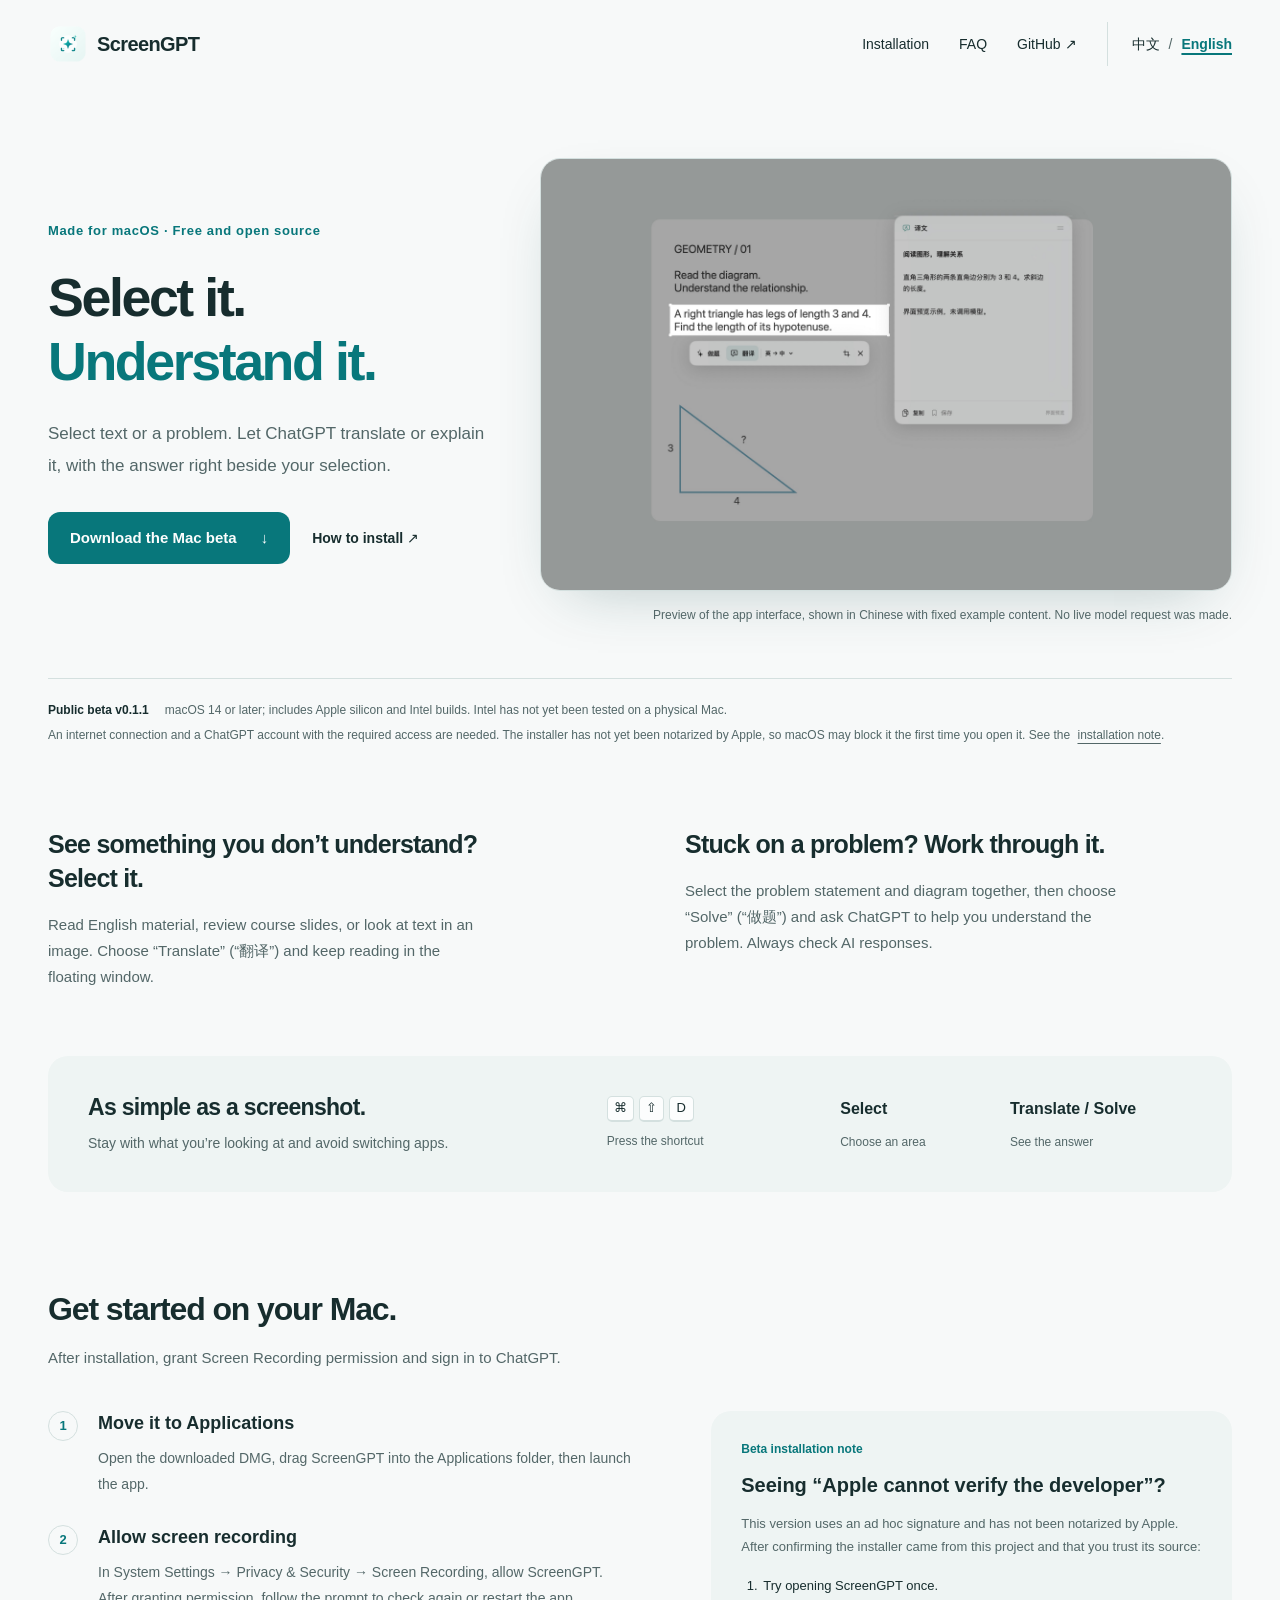
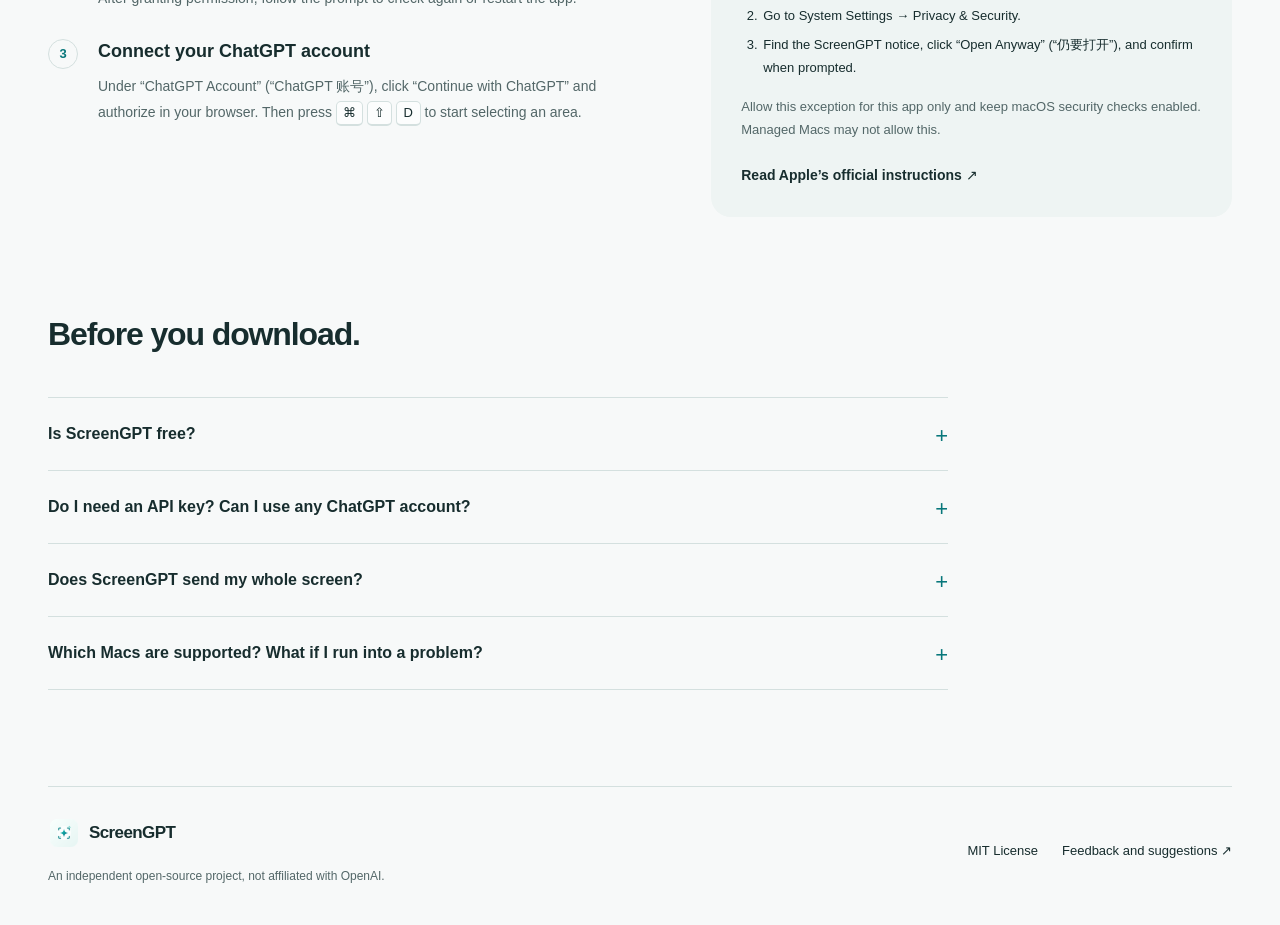
==== website/en/index.html @ 28e6cefd "Add Chinese and English website with remembered language selection" ====
<!doctype html>
<html lang="en">
  <head>
    <meta charset="utf-8">
    <meta name="viewport" content="width=device-width, initial-scale=1">
    <script src="../language.js"></script>
    <meta name="google-site-verification" content="sj40CnKtkLSSpTTdSo5fmWsCSzqVY8ebqkyJbFDssyk">
    <meta name="color-scheme" content="light dark">
    <meta name="theme-color" content="#f7f9f9" media="(prefers-color-scheme: light)">
    <meta name="theme-color" content="#111919" media="(prefers-color-scheme: dark)">
    <title>ScreenGPT · Screen translation and problem-solving assistant for Mac</title>
    <meta name="description" content="ScreenGPT is a free, open-source macOS menu bar app. Press a shortcut, select an area of your screen, and use ChatGPT to translate English or work through a problem. See the answer right where you need it.">
    <link rel="canonical" href="https://lhzzzzzzz.github.io/ScreenGPT/en/">
    <link rel="alternate" hreflang="zh-Hans" href="https://lhzzzzzzz.github.io/ScreenGPT/zh/">
    <link rel="alternate" hreflang="en" href="https://lhzzzzzzz.github.io/ScreenGPT/en/">
    <link rel="alternate" hreflang="x-default" href="https://lhzzzzzzz.github.io/ScreenGPT/">
    <meta property="og:type" content="website">
    <meta property="og:locale" content="en_US">
    <meta property="og:locale:alternate" content="zh_CN">
    <meta property="og:title" content="ScreenGPT · Select it. Understand it.">
    <meta property="og:description" content="Select a small area of your screen and ask ChatGPT to translate it or help solve a problem. A free, open-source Mac menu bar assistant.">
    <meta property="og:url" content="https://lhzzzzzzz.github.io/ScreenGPT/en/">
    <link rel="icon" type="image/png" href="../assets/icon-32.png" sizes="32x32">
    <link rel="apple-touch-icon" href="../assets/icon-256.png">
    <link rel="stylesheet" href="../styles.css">
  </head>
  <body>
    <a class="skip-link" href="#main">Skip to content</a>
    <header class="site-header shell">
      <a class="brand" href="./" aria-label="ScreenGPT home">
        <img src="../assets/icon-256.png" width="40" height="40" alt="">
        <span>ScreenGPT</span>
      </a>
      <div class="header-actions">
        <nav aria-label="Main navigation">
          <a class="install-nav" href="#install">Installation</a>
          <a class="faq-nav" href="#faq">FAQ</a>
          <a class="github-nav" href="https://github.com/lhzzzzzzz/ScreenGPT">GitHub <span aria-hidden="true">↗</span></a>
        </nav>
        <nav class="language-switch" aria-label="Website language">
          <a href="../zh/" data-language="zh" lang="zh-CN" hreflang="zh-Hans">中文</a>
          <span aria-hidden="true">/</span>
          <a href="./" data-language="en" lang="en" hreflang="en" aria-current="true">English</a>
        </nav>
      </div>
    </header>

    <main id="main">
      <section class="hero shell" aria-labelledby="hero-title">
        <div class="hero-copy">
          <p class="eyebrow">Made for macOS · Free and open source</p>
          <h1 id="hero-title">Select it.<br><span>Understand it.</span></h1>
          <p class="hero-description">Select text or a problem. Let ChatGPT translate or explain it, with the answer right beside your selection.</p>
          <div class="hero-actions">
            <a class="button" href="https://github.com/lhzzzzzzz/ScreenGPT/releases/download/v0.1.1/ScreenGPT-macOS.dmg" aria-describedby="download-note">Download the Mac beta <span aria-hidden="true">↓</span></a>
            <a class="text-link" href="#install">How to install <span aria-hidden="true">↗</span></a>
          </div>
        </div>
        <figure class="product-preview">
          <a href="../assets/preview.png" aria-label="View the full ScreenGPT interface preview">
            <img src="../assets/preview.png" width="2880" height="1800" fetchpriority="high" alt="ScreenGPT selects an English problem; Solve and Translate buttons appear below the selection, and a floating window on the right shows the Chinese translation.">
          </a>
          <figcaption>Preview of the app interface, shown in Chinese with fixed example content. No live model request was made.</figcaption>
        </figure>
      </section>

      <div class="release-note shell" id="download-note">
        <p><strong>Public beta v0.1.1</strong><span>macOS 14 or later; includes Apple silicon and Intel builds. Intel has not yet been tested on a physical Mac.</span></p>
        <p>An internet connection and a ChatGPT account with the required access are needed. The installer has not yet been notarized by Apple, so macOS may block it the first time you open it. See the <a href="#first-open">installation note</a>.</p>
      </div>

      <section class="use-cases shell" aria-label="Use cases">
        <article>
          <h2>See something you don’t understand? Select it.</h2>
          <p>Read English material, review course slides, or look at text in an image. Choose “Translate” (<span lang="zh-CN">“翻译”</span>) and keep reading in the floating window.</p>
        </article>
        <article>
          <h2>Stuck on a problem? Work through it.</h2>
          <p>Select the problem statement and diagram together, then choose “Solve” (<span lang="zh-CN">“做题”</span>) and ask ChatGPT to help you understand the problem. Always check AI responses.</p>
        </article>
      </section>

      <section class="workflow shell" aria-labelledby="workflow-title">
        <div>
          <h2 id="workflow-title">As simple as a screenshot.</h2>
          <p>Stay with what you’re looking at and avoid switching apps.</p>
        </div>
        <ol class="workflow-steps">
          <li><span class="shortcut" aria-label="Command Shift D"><kbd>⌘</kbd><kbd>⇧</kbd><kbd>D</kbd></span><span>Press the shortcut</span></li>
          <li><strong>Select</strong><span>Choose an area</span></li>
          <li><strong>Translate / Solve</strong><span>See the answer</span></li>
        </ol>
      </section>

      <section class="installation shell section" id="install" aria-labelledby="install-title">
        <div class="section-heading">
          <h2 id="install-title">Get started on your Mac.</h2>
          <p>After installation, grant Screen Recording permission and sign in to ChatGPT.</p>
        </div>
        <div class="install-layout">
          <ol class="install-steps">
            <li><div><h3>Move it to Applications</h3><p>Open the downloaded DMG, drag ScreenGPT into the Applications folder, then launch the app.</p></div></li>
            <li><div><h3>Allow screen recording</h3><p>In System Settings → Privacy &amp; Security → Screen Recording, allow ScreenGPT. After granting permission, follow the prompt to check again or restart the app.</p></div></li>
            <li><div><h3>Connect your ChatGPT account</h3><p>Under “ChatGPT Account” (<span lang="zh-CN">“ChatGPT 账号”</span>), click “Continue with ChatGPT” and authorize in your browser. Then press <kbd>⌘</kbd> <kbd>⇧</kbd> <kbd>D</kbd> to start selecting an area.</p></div></li>
          </ol>
          <aside class="install-help" id="first-open" aria-labelledby="first-open-title">
            <p class="help-label">Beta installation note</p>
            <h3 id="first-open-title">Seeing “Apple cannot verify the developer”?</h3>
            <p>This version uses an ad hoc signature and has not been notarized by Apple. After confirming the installer came from this project and that you trust its source:</p>
            <ol>
              <li>Try opening ScreenGPT once.</li>
              <li>Go to System Settings → Privacy &amp; Security.</li>
              <li>Find the ScreenGPT notice, click “Open Anyway” (<span lang="zh-CN">“仍要打开”</span>), and confirm when prompted.</li>
            </ol>
            <p class="help-footnote">Allow this exception for this app only and keep macOS security checks enabled. Managed Macs may not allow this.</p>
            <a class="text-link" href="https://support.apple.com/en-us/102445">Read Apple’s official instructions <span aria-hidden="true">↗</span></a>
          </aside>
        </div>
      </section>

      <section class="faq shell section" id="faq" aria-labelledby="faq-title">
        <div class="section-heading">
          <h2 id="faq-title">Before you download.</h2>
        </div>
        <div class="questions">
          <details>
            <summary>Is ScreenGPT free?</summary>
            <div class="answer"><p>The app is free and open source under the MIT License. You need your own ChatGPT account to use models. OpenAI determines plan fees, model access, and usage limits; ScreenGPT does not provide additional model credits.</p></div>
          </details>
          <details>
            <summary>Do I need an API key? Can I use any ChatGPT account?</summary>
            <div class="answer"><p>No API key or Codex CLI installation is needed; sign in and authorize through your browser. Access to a selected model and plan limits depend on the access OpenAI grants to your account, workspace, and model. We can’t guarantee that every account will work.</p></div>
          </details>
          <details>
            <summary>Does ScreenGPT send my whole screen?</summary>
            <div class="answer"><p>Only after you explicitly click “Translate” (<span lang="zh-CN">“翻译”</span>) or “Solve” (<span lang="zh-CN">“做题”</span>) does the app send the selected cropped area to the model. The full-screen image is used locally to display the screen and let you select an area; it is not sent as part of the request. Sign-in credentials are stored in the macOS Keychain.</p><p>Automatic saving is off by default. Any records saved manually or automatically include the screenshot and answer and are stored locally. <a href="https://github.com/lhzzzzzzz/ScreenGPT/blob/main/docs/PRIVACY.md">Read the full privacy notice</a>.</p></div>
          </details>
          <details>
            <summary>Which Macs are supported? What if I run into a problem?</summary>
            <div class="answer"><p>macOS 14 or later is required. The installer includes Apple silicon and Intel builds; Intel has not yet been tested on a physical Mac. This is an early beta, and situations such as using multiple displays still need further testing.</p><p>You can <a href="https://github.com/lhzzzzzzz/ScreenGPT/issues">report a problem or share a suggestion</a>, or see the <a href="https://github.com/lhzzzzzzz/ScreenGPT/releases/tag/v0.1.1">release notes, ZIP installer, and checksum files</a>.</p></div>
          </details>
        </div>
      </section>
    </main>

    <footer class="site-footer shell">
      <div><a class="brand" href="./"><img src="../assets/icon-256.png" width="32" height="32" alt=""><span>ScreenGPT</span></a><p>An independent open-source project, not affiliated with OpenAI.</p></div>
      <div class="footer-links"><a href="https://github.com/lhzzzzzzz/ScreenGPT/blob/main/LICENSE">MIT License</a><a href="https://github.com/lhzzzzzzz/ScreenGPT/issues">Feedback and suggestions <span aria-hidden="true">↗</span></a></div>
    </footer>
  </body>
</html>
---- website/styles.css ----
/* Static, dependency-free landing page. Design variance 5, motion 2, density 3.
   System type mirrors the native Mac app. Buttons use 12px corners; media 20px.
   All content follows the system color scheme. */
:root {
  color-scheme: light dark;
  --background: #f7f9f9;
  --surface: #eef4f3;
  --paper: #fcfdfd;
  --text: #172d2e;
  --muted: #536768;
  --accent: #08777b;
  --button: #08777b;
  --button-text: #fcfdfd;
  --line: #d4e0df;
  --shadow: 0 22px 60px -28px rgb(20 70 71 / 30%);
  font-family: -apple-system, BlinkMacSystemFont, "SF Pro Display", "PingFang SC", "Microsoft YaHei", sans-serif;
  font-synthesis: none;
  -webkit-font-smoothing: antialiased;
}
* { box-sizing: border-box; }
html { scroll-padding-top: 24px; }
body { margin: 0; background: var(--background); color: var(--text); font-size: 16px; line-height: 1.75; }
a { color: inherit; text-underline-offset: 4px; }
a:hover { color: var(--accent); }
a:focus-visible, summary:focus-visible { outline: 3px solid var(--accent); outline-offset: 6px; border-radius: 4px; }
img { display: block; max-width: 100%; height: auto; }
h1, h2, h3, p, figure { margin: 0; }
h1, h2, h3 { line-height: 1.35; }
.shell { width: min(1200px, calc(100% - 96px)); margin-inline: auto; }
.skip-link { position: absolute; top: -80px; left: 24px; padding: 8px 16px; background: var(--paper); z-index: 1; }
.skip-link:focus { top: 8px; }
.site-header { height: 88px; display: flex; justify-content: space-between; align-items: center; }
.brand { display: inline-flex; gap: 9px; align-items: center; text-decoration: none; font-size: 20px; font-weight: 650; letter-spacing: -.6px; }
.brand img { flex: 0 0 auto; }
nav { display: flex; gap: 30px; font-size: 14px; font-weight: 500; }
nav a { text-decoration: none; padding-block: 10px; }
.header-actions { display: flex; align-items: center; gap: 30px; }
.language-switch { align-items: center; gap: 9px; padding-left: 24px; border-left: 1px solid var(--line); white-space: nowrap; }
.language-switch span { color: var(--muted); }
.language-switch a { min-height: 44px; display: inline-flex; align-items: center; }
.language-switch a[aria-current="true"] { color: var(--accent); text-decoration: underline; text-decoration-thickness: 2px; font-weight: 650; }
html[lang="en"] h1 { font-size: clamp(40px, 4.2vw, 58px); }
.hero { display: grid; grid-template-columns: .78fr 1.22fr; align-items: center; gap: 50px; padding-block: 70px 52px; }
.eyebrow { font-size: 13px; font-weight: 600; color: var(--accent); margin-bottom: 22px; letter-spacing: .05em; }
h1 { font-size: clamp(40px, 4.5vw, 62px); line-height: 1.2; font-weight: 650; letter-spacing: -.045em; }
h1 span { color: var(--accent); }
.hero-description { max-width: 28em; margin-top: 24px; font-size: 17px; line-height: 1.9; color: var(--muted); }
.hero-actions { display: flex; flex-wrap: wrap; align-items: center; gap: 22px; margin-top: 30px; }
.button { display: inline-flex; align-items: center; justify-content: center; gap: 24px; min-height: 52px; padding: 12px 22px; background: var(--button); color: var(--button-text); border-radius: 12px; text-decoration: none; font-size: 15px; font-weight: 600; white-space: nowrap; }
.button:hover { color: var(--button-text); filter: brightness(1.08); }
.button:active { transform: translateY(1px); }
.text-link { font-size: 14px; font-weight: 550; text-decoration: none; }
.text-link:hover { text-decoration: underline; }
.product-preview a { display: block; overflow: hidden; border-radius: 20px; border: 1px solid var(--line); box-shadow: var(--shadow); }
.product-preview img { width: 100%; }
figcaption { padding-top: 14px; font-size: 12px; color: var(--muted); text-align: right; }
.release-note { padding-block: 21px 24px; border-top: 1px solid var(--line); font-size: 12px; color: var(--muted); }
.release-note strong { color: var(--text); margin-right: 16px; font-weight: 600; }
.release-note p + p { margin-top: 4px; }
.release-note a { margin-left: 4px; }
.use-cases { display: grid; grid-template-columns: 1fr 1fr; gap: 90px; padding-block: 58px 66px; }
.use-cases article { max-width: 440px; }
.use-cases h2 { font-size: 25px; font-weight: 600; letter-spacing: -.03em; }
.use-cases p { color: var(--muted); margin-top: 16px; font-size: 15px; }
.workflow { display: grid; grid-template-columns: .9fr 1.1fr; align-items: center; gap: 40px; background: var(--surface); border-radius: 20px; padding: 36px 40px; }
.workflow h2 { font-size: 23px; font-weight: 600; letter-spacing: -.03em; }
.workflow p { color: var(--muted); font-size: 14px; margin-top: 8px; }
.workflow-steps { display: grid; grid-template-columns: 1.15fr .8fr 1fr; gap: 24px; list-style: none; padding: 0; margin: 0; }
.workflow-steps li { display: flex; flex-direction: column; justify-content: center; gap: 9px; }
.workflow-steps li > span:last-child { color: var(--muted); font-size: 12px; white-space: nowrap; }
.workflow-steps strong { font-size: 16px; font-weight: 600; }
.shortcut { display: flex; gap: 5px; }
kbd { display: inline-block; min-width: 25px; background: var(--paper); border: 1px solid var(--line); border-bottom-width: 2px; border-radius: 5px; padding: 1px 6px; font-family: inherit; font-size: 13px; line-height: 1.6; text-align: center; color: var(--text); }
.section { padding-top: 96px; }
.section-heading { max-width: 720px; margin-bottom: 40px; }
.section-heading h2 { font-size: 32px; font-weight: 600; letter-spacing: -.035em; }
.section-heading p { color: var(--muted); margin-top: 14px; font-size: 15px; }
.install-layout { display: grid; grid-template-columns: 1.06fr .94fr; gap: 76px; align-items: start; }
.install-steps { list-style: none; padding: 0; margin: 0; counter-reset: installation; }
.install-steps > li { counter-increment: installation; display: flex; gap: 20px; padding-bottom: 28px; }
.install-steps > li::before { content: counter(installation); display: flex; justify-content: center; align-items: center; width: 28px; height: 28px; flex: 0 0 28px; border: 1px solid var(--line); border-radius: 50%; font-size: 13px; color: var(--accent); font-weight: 600; }
h3 { font-size: 18px; font-weight: 600; }
.install-steps p { color: var(--muted); margin-top: 10px; font-size: 14px; line-height: 1.85; }
.install-help { background: var(--surface); border-radius: 20px; padding: 28px 30px; scroll-margin-top: 24px; }
.help-label { font-size: 12px; font-weight: 600; color: var(--accent); margin-bottom: 12px; }
.install-help h3 { font-size: 20px; margin-bottom: 14px; }
.install-help > p:not(.help-label) { font-size: 13px; color: var(--muted); }
.install-help ol { margin: 16px 0; padding-left: 20px; font-size: 13px; }
.install-help li { padding-left: 2px; margin-block: 7px; }
.install-help .help-footnote { margin-bottom: 20px; }
.faq { padding-bottom: 96px; }
.questions { max-width: 900px; }
details { border-bottom: 1px solid var(--line); }
details:first-child { border-top: 1px solid var(--line); }
summary { cursor: pointer; padding: 22px 28px 22px 0; font-size: 16px; font-weight: 550; position: relative; list-style: none; }
summary::-webkit-details-marker { display: none; }
summary::after { content: "+"; position: absolute; right: 0; top: 19px; color: var(--accent); font-size: 22px; font-weight: 400; }
details[open] summary::after { content: "−"; }
summary:hover { color: var(--accent); }
.answer { max-width: 780px; padding: 0 28px 24px 0; color: var(--muted); font-size: 14px; }
.answer p + p { margin-top: 10px; }
.answer a { color: var(--accent); }
.site-footer { border-top: 1px solid var(--line); padding-block: 30px 38px; display: flex; align-items: center; justify-content: space-between; gap: 24px; }
.site-footer .brand { font-size: 17px; }
.site-footer p { font-size: 12px; color: var(--muted); margin-top: 8px; }
.footer-links { display: flex; gap: 24px; font-size: 13px; }
.footer-links a { text-decoration: none; }

@media (prefers-color-scheme: dark) {
  :root { --background: #111919; --surface: #1b2b2b; --paper: #223434; --text: #edf5f4; --muted: #acbebe; --accent: #62cdca; --button: #62cdca; --button-text: #112b2c; --line: #304444; --shadow: 0 22px 60px -28px rgb(0 10 10 / 65%); }
}
@media (prefers-reduced-motion: no-preference) {
  a, summary { transition: color 150ms ease; }
  .button { transition: filter 150ms ease, transform 150ms ease; }
}
@media (max-width: 1023px) {
  .shell { width: calc(100% - 64px); }
  .hero { gap: 30px; grid-template-columns: .9fr 1.1fr; padding-top: 46px; }
  h1 { font-size: 44px; }
  .hero-description { font-size: 15px; }
  .hero-actions { gap: 16px; }
  .button { padding-inline: 16px; gap: 16px; }
  .workflow { grid-template-columns: 1fr; gap: 28px; }
  .workflow-steps { max-width: 520px; }
  .install-layout { gap: 36px; }
  .use-cases { gap: 48px; }
}
@media (max-width: 767px) {
  .shell { width: calc(100% - 40px); }
  .brand { font-size: 18px; gap: 6px; }
  .brand img { width: 34px; height: 34px; }
  nav { gap: 20px; font-size: 13px; }
  .hero { grid-template-columns: 1fr; gap: 38px; padding-block: 36px 28px; }
  h1 { font-size: clamp(40px, 8.5vw, 56px); }
  .eyebrow { margin-bottom: 18px; }
  .hero-description { margin-top: 20px; max-width: 30em; font-size: 16px; }
  .hero-actions { margin-top: 24px; gap: 24px; }
  .button { padding-inline: 20px; }
  figcaption { text-align: left; font-size: 11px; }
  .release-note { padding-block: 20px; }
  .release-note strong { display: block; margin-bottom: 6px; }
  .release-note p + p { margin-top: 10px; }
  .use-cases { grid-template-columns: 1fr; gap: 30px; padding-block: 36px 40px; }
  .use-cases h2 { font-size: 23px; }
  .use-cases p { margin-top: 10px; }
  .workflow { padding: 28px 24px; }
  .workflow h2 { font-size: 22px; }
  .workflow-steps { gap: 12px; grid-template-columns: 1.1fr .8fr 1fr; }
  .workflow-steps strong { font-size: 14px; }
  .workflow-steps li > span:last-child { font-size: 11px; white-space: normal; }
  .shortcut { gap: 3px; }
  .shortcut kbd { min-width: 22px; padding-inline: 4px; }
  .section { padding-top: 58px; }
  .section-heading { margin-bottom: 28px; }
  .section-heading h2 { font-size: 27px; }
  .install-layout { grid-template-columns: 1fr; gap: 8px; }
  .install-help { padding: 25px; }
  .faq { padding-bottom: 60px; }
  summary { font-size: 15px; padding-block: 20px; }
  .site-footer { align-items: start; flex-direction: column; gap: 22px; }
  .site-header { display: grid; grid-template-columns: 1fr auto; height: auto; gap: 2px 16px; padding-block: 12px; }
  .header-actions { display: contents; }
  .header-actions > nav:not(.language-switch) { grid-column: 1 / -1; grid-row: 2; gap: 24px; }
  .faq-nav { display: inline; }
  .language-switch { grid-column: 2; grid-row: 1; padding-left: 0; border-left: 0; gap: 8px; }
  html[lang="en"] h1 { font-size: clamp(40px, 8.5vw, 56px); }
}
@media (max-width: 374px) {
  nav { gap: 12px; }
  .brand { font-size: 16px; }
  .hero-actions { gap: 16px; }
  .button { padding-inline: 14px; }
  .workflow { padding-inline: 18px; }
}
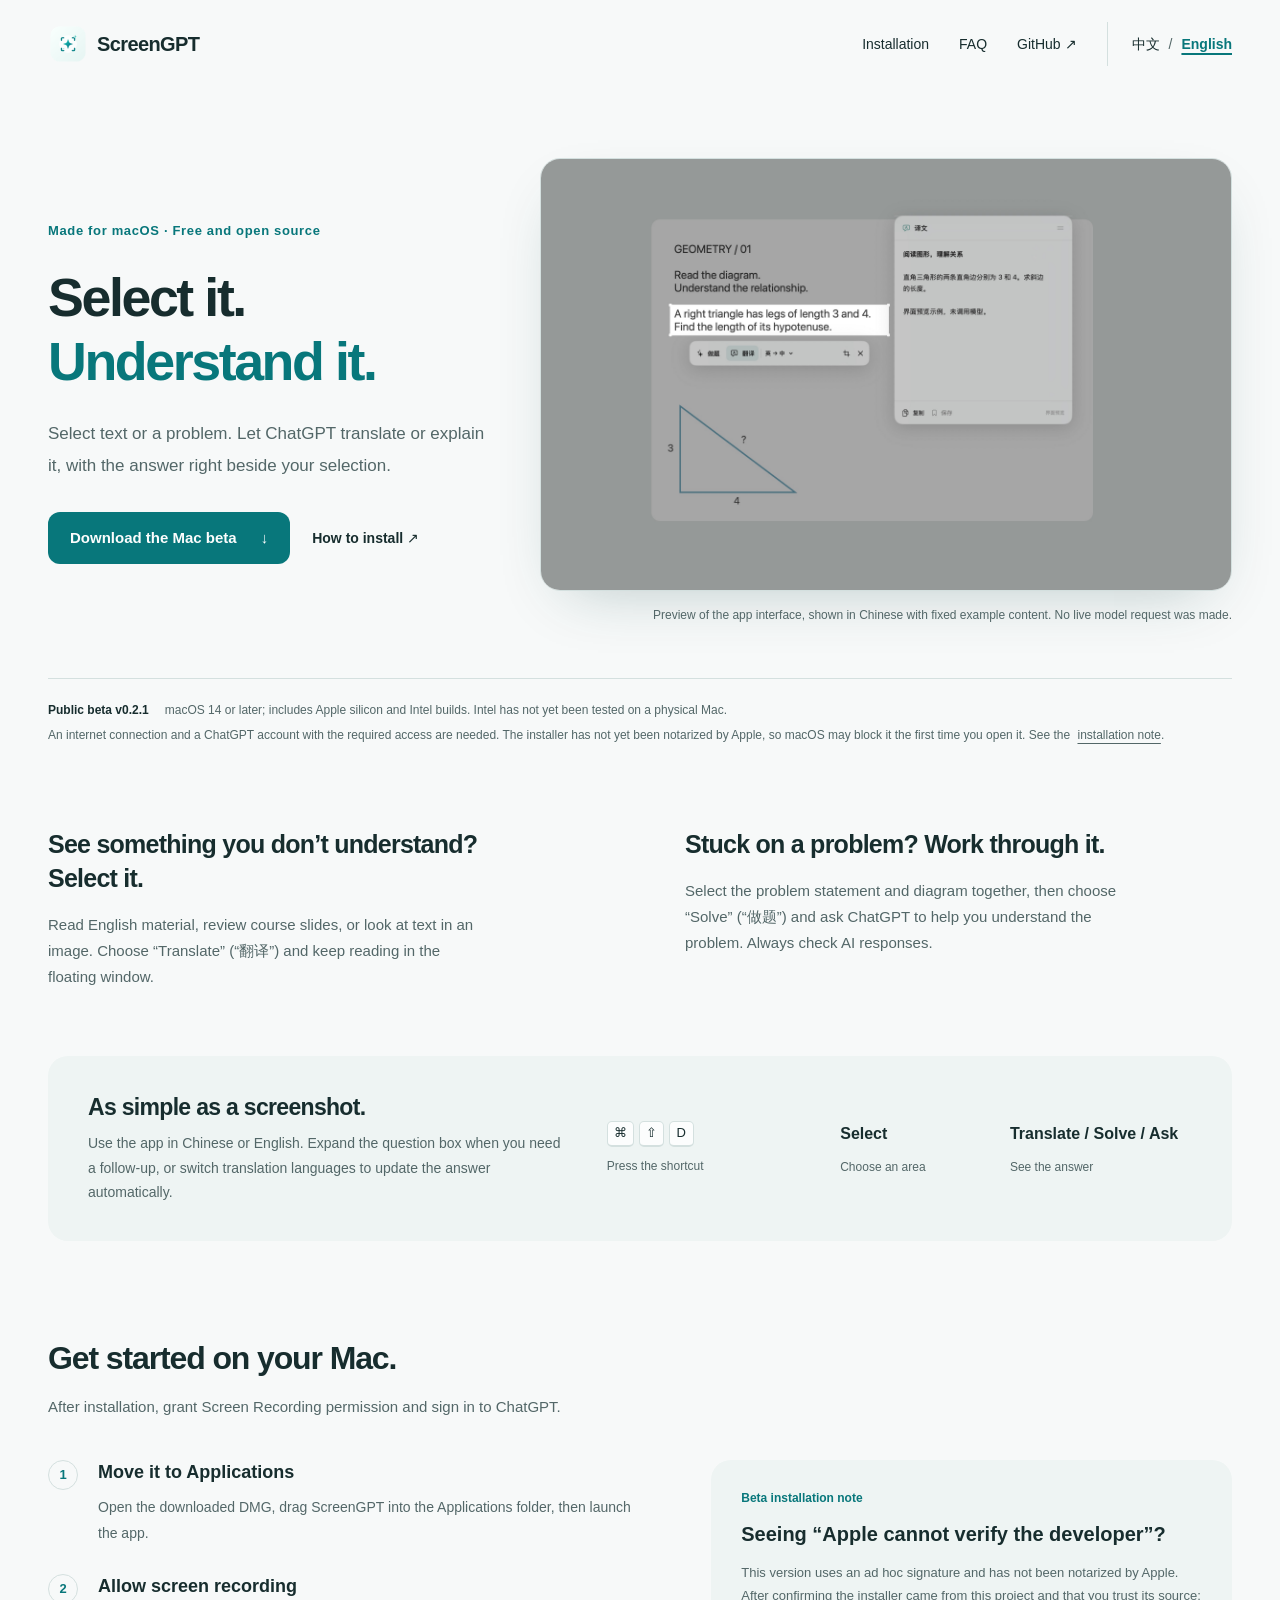
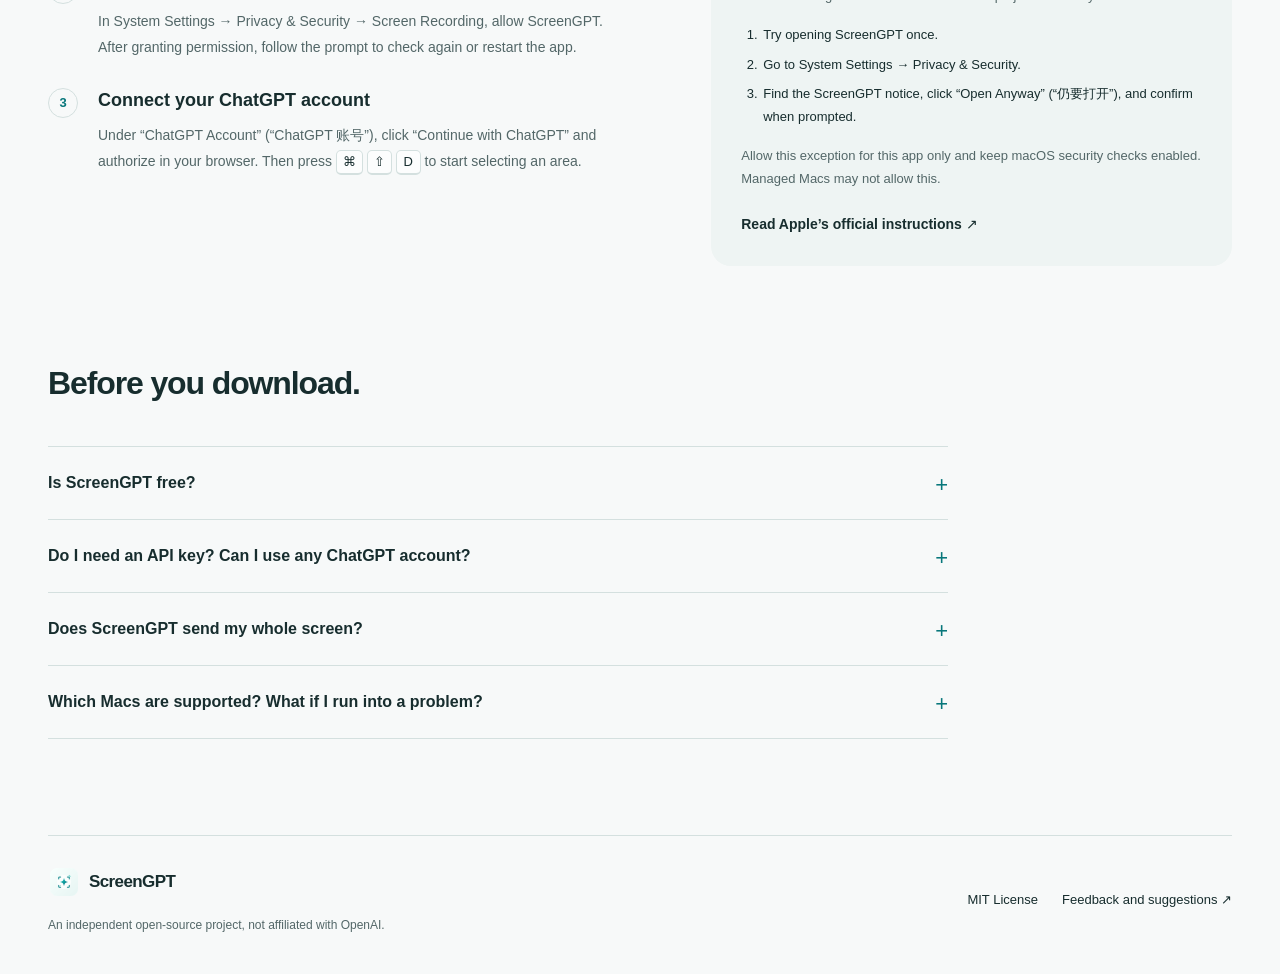
==== commit 7b1f8d17: "Prepare ScreenGPT 0.2.1 public beta release" ====
--- a/website/en/index.html
+++ b/website/en/index.html
@@ -52,7 +52,7 @@
           <h1 id="hero-title">Select it.<br><span>Understand it.</span></h1>
           <p class="hero-description">Select text or a problem. Let ChatGPT translate or explain it, with the answer right beside your selection.</p>
           <div class="hero-actions">
-            <a class="button" href="https://github.com/lhzzzzzzz/ScreenGPT/releases/download/v0.1.1/ScreenGPT-macOS.dmg" aria-describedby="download-note">Download the Mac beta <span aria-hidden="true">↓</span></a>
+            <a class="button" href="https://github.com/lhzzzzzzz/ScreenGPT/releases/download/v0.2.1/ScreenGPT-macOS.dmg" aria-describedby="download-note">Download the Mac beta <span aria-hidden="true">↓</span></a>
             <a class="text-link" href="#install">How to install <span aria-hidden="true">↗</span></a>
           </div>
         </div>
@@ -65,7 +65,7 @@
       </section>
 
       <div class="release-note shell" id="download-note">
-        <p><strong>Public beta v0.1.1</strong><span>macOS 14 or later; includes Apple silicon and Intel builds. Intel has not yet been tested on a physical Mac.</span></p>
+        <p><strong>Public beta v0.2.1</strong><span>macOS 14 or later; includes Apple silicon and Intel builds. Intel has not yet been tested on a physical Mac.</span></p>
         <p>An internet connection and a ChatGPT account with the required access are needed. The installer has not yet been notarized by Apple, so macOS may block it the first time you open it. See the <a href="#first-open">installation note</a>.</p>
       </div>
 
@@ -83,12 +83,12 @@
       <section class="workflow shell" aria-labelledby="workflow-title">
         <div>
           <h2 id="workflow-title">As simple as a screenshot.</h2>
-          <p>Stay with what you’re looking at and avoid switching apps.</p>
+          <p>Use the app in Chinese or English. Expand the question box when you need a follow-up, or switch translation languages to update the answer automatically.</p>
         </div>
         <ol class="workflow-steps">
           <li><span class="shortcut" aria-label="Command Shift D"><kbd>⌘</kbd><kbd>⇧</kbd><kbd>D</kbd></span><span>Press the shortcut</span></li>
           <li><strong>Select</strong><span>Choose an area</span></li>
-          <li><strong>Translate / Solve</strong><span>See the answer</span></li>
+          <li><strong>Translate / Solve / Ask</strong><span>See the answer</span></li>
         </ol>
       </section>
 
@@ -133,11 +133,11 @@
           </details>
           <details>
             <summary>Does ScreenGPT send my whole screen?</summary>
-            <div class="answer"><p>Only after you explicitly click “Translate” (<span lang="zh-CN">“翻译”</span>) or “Solve” (<span lang="zh-CN">“做题”</span>) does the app send the selected cropped area to the model. The full-screen image is used locally to display the screen and let you select an area; it is not sent as part of the request. Sign-in credentials are stored in the macOS Keychain.</p><p>Automatic saving is off by default. Any records saved manually or automatically include the screenshot and answer and are stored locally. <a href="https://github.com/lhzzzzzzz/ScreenGPT/blob/main/docs/PRIVACY.md">Read the full privacy notice</a>.</p></div>
+            <div class="answer"><p>The app sends the current selected crop to the model when you click “Translate” (<span lang="zh-CN">“翻译”</span>) or “Solve” (<span lang="zh-CN">“做题”</span>), or send a question. Follow-ups also include the conversation context for this selection. After a translation, changing either language also automatically resends that crop. The full-screen image is used only to display the screen locally and let you select an area; it is not sent as part of the request. Sign-in credentials are stored in the macOS Keychain.</p><p>Automatic saving is off by default. Any records saved manually or automatically include the screenshot and visible questions and answers and are stored locally. <a href="https://github.com/lhzzzzzzz/ScreenGPT/blob/main/docs/PRIVACY.md">Read the full privacy notice</a>.</p></div>
           </details>
           <details>
             <summary>Which Macs are supported? What if I run into a problem?</summary>
-            <div class="answer"><p>macOS 14 or later is required. The installer includes Apple silicon and Intel builds; Intel has not yet been tested on a physical Mac. This is an early beta, and situations such as using multiple displays still need further testing.</p><p>You can <a href="https://github.com/lhzzzzzzz/ScreenGPT/issues">report a problem or share a suggestion</a>, or see the <a href="https://github.com/lhzzzzzzz/ScreenGPT/releases/tag/v0.1.1">release notes, ZIP installer, and checksum files</a>.</p></div>
+            <div class="answer"><p>macOS 14 or later is required. The installer includes Apple silicon and Intel builds; Intel has not yet been tested on a physical Mac. This is an early beta, and situations such as using multiple displays still need further testing.</p><p>You can <a href="https://github.com/lhzzzzzzz/ScreenGPT/issues">report a problem or share a suggestion</a>, or see the <a href="https://github.com/lhzzzzzzz/ScreenGPT/releases/tag/v0.2.1">release notes, ZIP installer, and checksum files</a>.</p></div>
           </details>
         </div>
       </section>
